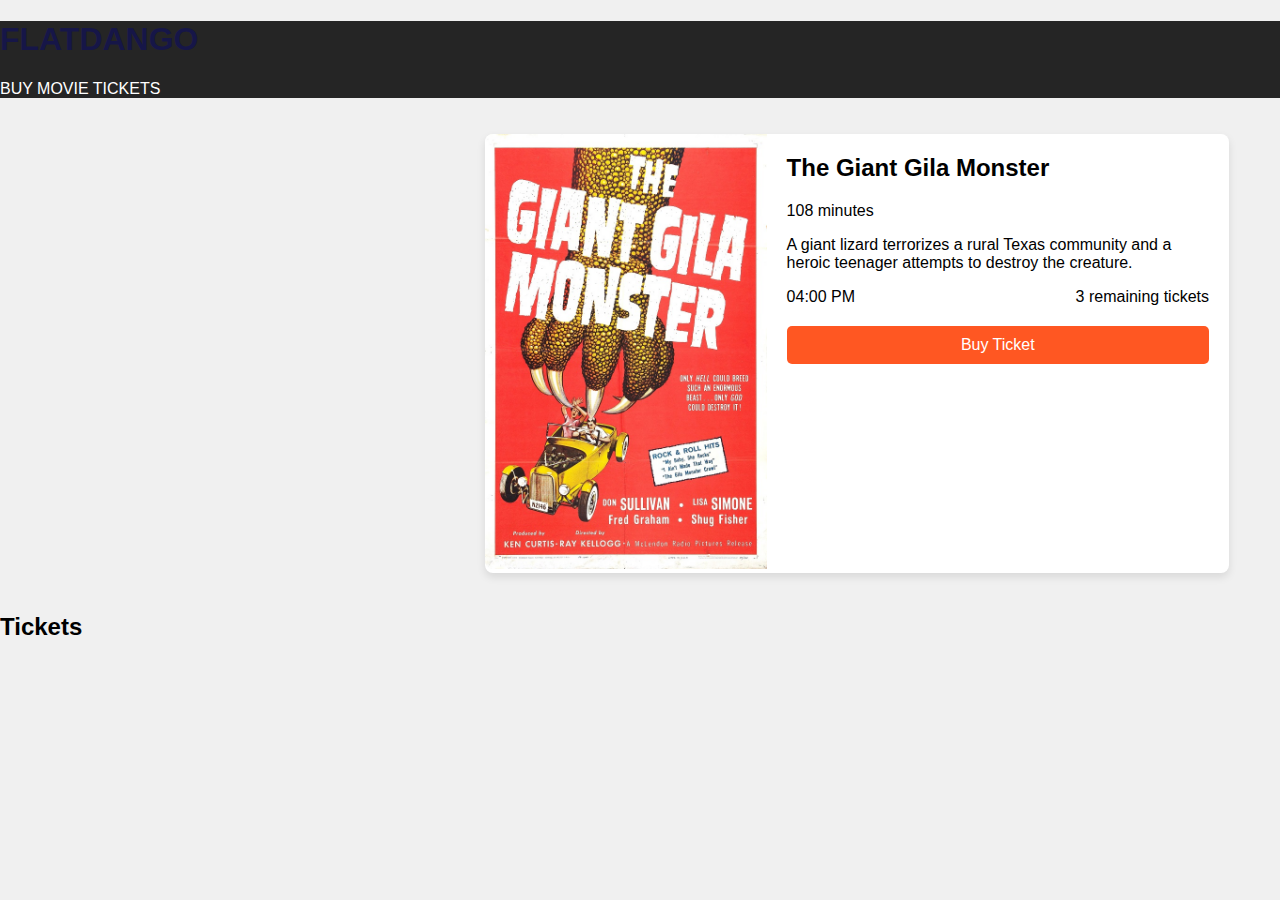
==== frontend/index.html @ 58f3a922 "correcting some errors on js" ====
<!DOCTYPE html>
<html>
<head>
    <title>Movie Tickets</title>
    <style>
      body {
      font-family: sans-serif;
      margin: 0;
      background-color: #f0f0f0;
    }
    nav{
        background-color: rgb(37, 37, 37);
        color:rgb(22, 22, 72);
    }
    nav p{
        color:white;
    }

    .container {
      display: flex;
      justify-content: space-around;
      padding: 20px;
    }

    .movie-list {
      width: 30%;
    }

    .movie-list ul {
      list-style: none;
      padding: 0;
    }

    .movie-list li {
      padding: 10px;
      border-bottom: 1px solid #ddd;
      cursor: pointer;
    }

    .movie-list li:hover {
      background-color: #e0e0e0;
    }

    .movie-details {
      width: 60%;
      display: flex;
      background-color: white;
      border-radius: 8px;
      box-shadow: 0 4px 8px rgba(0, 0, 0, 0.1);
    }

    .movie-image {
      width: 40%;
    }

    .movie-image img {
      width: 100%;
      height: auto;
      border-radius: 8px 0 0 8px;
    }

    .movie-info {
      width: 60%;
      padding: 20px;
    }

    .movie-info h2 {
      margin-top: 0;
    }

    .ticket-info {
      display: flex;
      justify-content: space-between;
      margin-bottom: 20px;
    }

    .buy-ticket {
      background-color: #ff5722;
      color: white;
      padding: 10px 15px;
      border: none;
      border-radius: 5px;
      font-size: 1em;
      cursor: pointer;
      width: 100%;
    }

    .buy-ticket:hover {
      background-color: #e64a19;
    }
    
    </style>
</head>
<body>
    <nav>
        <h1>FLATDANGO</h1>
        <p>BUY MOVIE TICKETS</p>
    </nav>
    <div class="container">
        <div class="movie-list">
            <ul></ul>
        </div>
        <div class="movie-details">
            <div class="movie-image">
                <img src="Giant_Gila_Monster_poster.jpg" alt="The Giant Gila Monster">
            </div>
            <div class="movie-info">
                <h2>The Giant Gila Monster</h2>
                <p>108 minutes</p>
                <p>A giant lizard terrorizes a rural Texas community and a heroic teenager attempts to destroy the creature.</p>
                <div class="ticket-info">
                    <span class="showtime">04:00 PM</span>
                    <span class="tickets-left">3 remaining tickets</span>
                </div>
                <button class="buy-ticket">Buy Ticket</button>
            </div>
        </div>
    </div>

    <div class="tickets-list">
        <h2>Tickets</h2>
        <ul></ul>
    </div>

    <script>
        document.addEventListener('DOMContentLoaded', () => {
            const filmsList = document.querySelector('.movie-list ul');
            const movieDetails = document.querySelector('.movie-details');

            function fetchMovies() {
                fetch('http://localhost:3000/films')
                    .then(response => response.json())
                    .then(movies => {
                        filmsList.innerHTML = '';
                        movies.films.forEach(movie => {
                            const listItem = document.createElement('li');
                            listItem.textContent = movie.title;
                            const deleteButton = document.createElement('button');
                            deleteButton.textContent = 'x';
                            deleteButton.addEventListener('click', (event) => {
                                event.stopPropagation();
                                deleteMovie(movie.id);
                            });
                            listItem.appendChild(deleteButton);
                            filmsList.appendChild(listItem);
                            listItem.addEventListener('click', () => fetchMovieDetails(movie.id, movies.films));
                        });
                    });
            }

            function deleteMovie(movieId) {
                fetch(`http://localhost:3000/films/${movieId}`, {
                    method: 'DELETE'
                })
                .then(response => {
                    if (response.ok) {
                        fetchMovies();
                        movieDetails.innerHTML = '';
                    } else {
                        console.error('Failed to delete movie.');
                    }
                });
            }

            function buyTicket(movieId, currentTicketsSold, capacity, films) {
                if (currentTicketsSold < capacity) {
                    fetch(`http://localhost:3000/films/${movieId}`)
                        .then(response => response.json())
                        .then(movie => {
                            const newTicket = {
                                id: Date.now(),
                                movie_id: movieId,
                                movie_title: movie.title,
                                showtime: movie.showtime,
                                price: 10
                            };

                            fetch('http://localhost:3000/tickets', {
                                method: 'POST',
                                headers: {
                                    'Content-Type': 'application/json'
                                },
                                body: JSON.stringify(newTicket)
                            })
                            .then(response => response.json())
                            .then(() => {
                                return fetch(`http://localhost:3000/films/${movieId}`, {
                                    method: 'PATCH',
                                    headers: {
                                        'Content-Type': 'application/json'
                                    },
                                    body: JSON.stringify({ tickets_sold: currentTicketsSold + 1 })
                                });
                            })
                            .then(response => response.json())
                            .then(() => {
                                fetchMovieDetails(movieId, films);
                                fetchMovies();
                                fetchTickets(); // Refresh tickets list
                            })
                            .catch(error => console.error('Error buying ticket:', error));
                        });
                }
            }

            function fetchMovieDetails(movieId, films) {
                const movie = films.find(film => film.id === movieId);
                if (movie) {
                    const availableTickets = movie.capacity - movie.tickets_sold;
                    movieDetails.innerHTML = `
                        <div class="movie-image">
                            <img src="${movie.poster}" alt="${movie.title}">
                        </div>
                        <div class="movie-info">
                            <h2>${movie.title}</h2>
                            <p>${movie.runtime} minutes</p>
                            <p>${movie.description}</p>
                            <div class="ticket-info">
                                <span class="showtime">${movie.showtime}</span>
                                <span class="tickets-left">${availableTickets} remaining tickets</span>
                            </div>
                            <button class="buy-ticket">${availableTickets > 0 ? 'Buy Ticket' : 'Sold Out'}</button>
                        </div>
                    `;
                    const buyButton = movieDetails.querySelector('.buy-ticket');
                    if (availableTickets > 0) {
                        buyButton.addEventListener('click', () => buyTicket(movie.id, movie.tickets_sold, movie.capacity, films));
                    } else {
                        buyButton.textContent = 'Sold Out';
                        buyButton.disabled = true;
                    }
                }
            }

            function fetchTickets() {
                fetch('http://localhost:3000/tickets')
                    .then(response => response.json())
                    .then(tickets => {
                        const ticketsList = document.querySelector('.tickets-list ul');
                        ticketsList.innerHTML = '';
                        tickets.forEach(ticket => {
                            const listItem = document.createElement('li');
                            listItem.textContent = `Movie: ${ticket.movie_title}, Showtime: ${ticket.showtime}, Price: $${ticket.price}`;
                            ticketsList.appendChild(listItem);
                        });
                    })
                    .catch(error => console.error('Error fetching tickets:', error));
            }

            fetchMovies();
            fetchMovieDetails("2", []);
            fetchTickets();
        });
    </script>
</body>
</html>
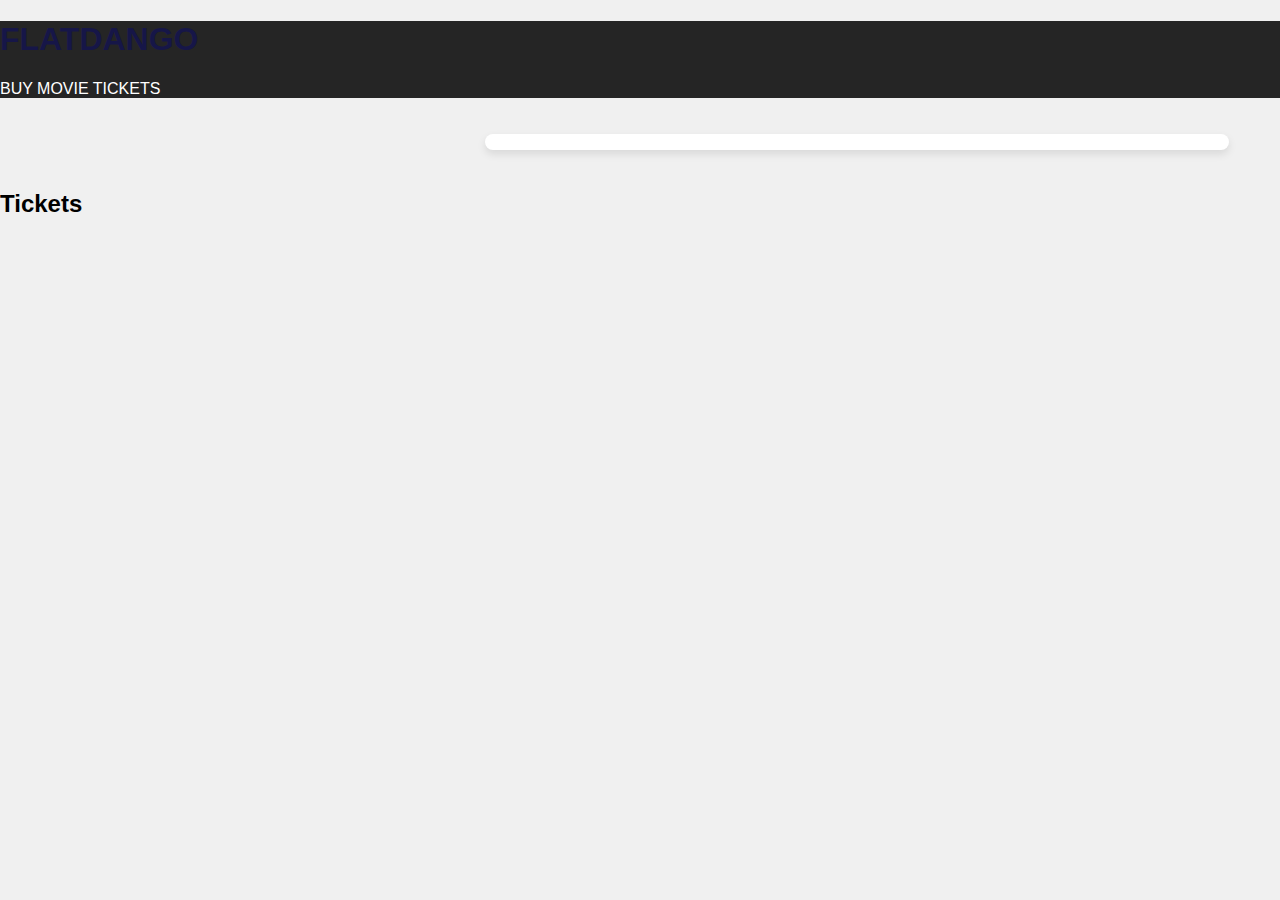
==== commit 6643aed2: "Debugging" ====
--- a/frontend/index.html
+++ b/frontend/index.html
@@ -3,92 +3,94 @@
 <head>
     <title>Movie Tickets</title>
     <style>
-      body {
-      font-family: sans-serif;
-      margin: 0;
-      background-color: #f0f0f0;
-    }
-    nav{
-        background-color: rgb(37, 37, 37);
-        color:rgb(22, 22, 72);
-    }
-    nav p{
-        color:white;
-    }
-
-    .container {
-      display: flex;
-      justify-content: space-around;
-      padding: 20px;
-    }
-
-    .movie-list {
-      width: 30%;
-    }
-
-    .movie-list ul {
-      list-style: none;
-      padding: 0;
-    }
-
-    .movie-list li {
-      padding: 10px;
-      border-bottom: 1px solid #ddd;
-      cursor: pointer;
-    }
-
-    .movie-list li:hover {
-      background-color: #e0e0e0;
-    }
-
-    .movie-details {
-      width: 60%;
-      display: flex;
-      background-color: white;
-      border-radius: 8px;
-      box-shadow: 0 4px 8px rgba(0, 0, 0, 0.1);
-    }
-
-    .movie-image {
-      width: 40%;
-    }
-
-    .movie-image img {
-      width: 100%;
-      height: auto;
-      border-radius: 8px 0 0 8px;
-    }
-
-    .movie-info {
-      width: 60%;
-      padding: 20px;
-    }
-
-    .movie-info h2 {
-      margin-top: 0;
-    }
-
-    .ticket-info {
-      display: flex;
-      justify-content: space-between;
-      margin-bottom: 20px;
-    }
-
-    .buy-ticket {
-      background-color: #ff5722;
-      color: white;
-      padding: 10px 15px;
-      border: none;
-      border-radius: 5px;
-      font-size: 1em;
-      cursor: pointer;
-      width: 100%;
-    }
-
-    .buy-ticket:hover {
-      background-color: #e64a19;
-    }
-    
+        body {
+            font-family: sans-serif;
+            margin: 0;
+            background-color: #f0f0f0;
+        }
+        nav{
+            background-color: rgb(37, 37, 37);
+            color:rgb(22, 22, 72);
+        }
+        nav p{
+            color:white;
+        }
+
+        .container {
+            display: flex;
+            justify-content: space-around;
+            padding: 20px;
+        }
+
+        .movie-list {
+            width: 30%;
+        }
+
+        .movie-list ul {
+            list-style: none;
+            padding: 0;
+        }
+
+        .movie-list li {
+            padding: 10px;
+            border-bottom: 1px solid #ddd;
+            cursor: pointer;
+        }
+
+        .movie-list li:hover {
+            background-color: #e0e0e0;
+        }
+
+        .movie-details {
+            width: 60%;
+            display: flex;
+            background-color: white;
+            border-radius: 8px;
+            box-shadow: 0 4px 8px rgba(0, 0, 0, 0.1);
+        }
+
+        .movie-image {
+            width: 40%;
+        }
+
+        .movie-image img {
+            width: 100%;
+            height: auto;
+            border-radius: 8px 0 0 8px;
+        }
+
+        .movie-info {
+            width: 60%;
+            padding: 20px;
+        }
+
+        .movie-info h2 {
+            margin-top: 0;
+        }
+
+        .ticket-info {
+            display: flex;
+            justify-content: space-between;
+            margin-bottom: 20px;
+        }
+
+        .buy-ticket {
+            background-color: #ff5722;
+            color: white;
+            padding: 10px 15px;
+            border: none;
+            border-radius: 5px;
+            font-size: 1em;
+            cursor: pointer;
+            width: 100%;
+        }
+
+        .buy-ticket:hover {
+            background-color: #e64a19;
+        }
+        .sold-out{
+            color:red;
+        }
     </style>
 </head>
 <body>
@@ -101,20 +103,7 @@
             <ul></ul>
         </div>
         <div class="movie-details">
-            <div class="movie-image">
-                <img src="Giant_Gila_Monster_poster.jpg" alt="The Giant Gila Monster">
             </div>
-            <div class="movie-info">
-                <h2>The Giant Gila Monster</h2>
-                <p>108 minutes</p>
-                <p>A giant lizard terrorizes a rural Texas community and a heroic teenager attempts to destroy the creature.</p>
-                <div class="ticket-info">
-                    <span class="showtime">04:00 PM</span>
-                    <span class="tickets-left">3 remaining tickets</span>
-                </div>
-                <button class="buy-ticket">Buy Ticket</button>
-            </div>
-        </div>
     </div>
 
     <div class="tickets-list">
@@ -128,13 +117,14 @@
             const movieDetails = document.querySelector('.movie-details');
 
             function fetchMovies() {
-                fetch('http://localhost:3000/films')
+                fetch('https://flatadango-lvd9.onrender.com/films')
                     .then(response => response.json())
                     .then(movies => {
                         filmsList.innerHTML = '';
-                        movies.films.forEach(movie => {
+                        movies.forEach(movie => {
                             const listItem = document.createElement('li');
                             listItem.textContent = movie.title;
+                            listItem.classList.add('film', 'item');
                             const deleteButton = document.createElement('button');
                             deleteButton.textContent = 'x';
                             deleteButton.addEventListener('click', (event) => {
@@ -143,13 +133,14 @@
                             });
                             listItem.appendChild(deleteButton);
                             filmsList.appendChild(listItem);
-                            listItem.addEventListener('click', () => fetchMovieDetails(movie.id, movies.films));
+                            listItem.addEventListener('click', () => fetchMovieDetails(movie.id, movies));
                         });
+                        fetchMovieDetails(movies[0].id, movies); // Load first movie details
                     });
             }
 
             function deleteMovie(movieId) {
-                fetch(`http://localhost:3000/films/${movieId}`, {
+                fetch(`https://flatadango-lvd9.onrender.com/films/${movieId}`, {
                     method: 'DELETE'
                 })
                 .then(response => {
@@ -164,7 +155,7 @@
 
             function buyTicket(movieId, currentTicketsSold, capacity, films) {
                 if (currentTicketsSold < capacity) {
-                    fetch(`http://localhost:3000/films/${movieId}`)
+                    fetch(`https://flatadango-lvd9.onrender.com/films/${movieId}`)
                         .then(response => response.json())
                         .then(movie => {
                             const newTicket = {
@@ -175,16 +166,15 @@
                                 price: 10
                             };
 
-                            fetch('http://localhost:3000/tickets', {
+                            fetch('https://flatadango-lvd9.onrender.com/tickets', {
                                 method: 'POST',
                                 headers: {
                                     'Content-Type': 'application/json'
                                 },
                                 body: JSON.stringify(newTicket)
                             })
-                            .then(response => response.json())
                             .then(() => {
-                                return fetch(`http://localhost:3000/films/${movieId}`, {
+                                return fetch(`https://flatadango-lvd9.onrender.com/films/${movieId}`, {
                                     method: 'PATCH',
                                     headers: {
                                         'Content-Type': 'application/json'
@@ -196,7 +186,7 @@
                             .then(() => {
                                 fetchMovieDetails(movieId, films);
                                 fetchMovies();
-                                fetchTickets(); // Refresh tickets list
+                                fetchTickets();
                             })
                             .catch(error => console.error('Error buying ticket:', error));
                         });
@@ -209,17 +199,17 @@
                     const availableTickets = movie.capacity - movie.tickets_sold;
                     movieDetails.innerHTML = `
                         <div class="movie-image">
-                            <img src="${movie.poster}" alt="${movie.title}">
+                            <img src="<span class="math-inline">\{movie\.poster\}" alt\="</span>{movie.title}">
                         </div>
                         <div class="movie-info">
-                            <h2>${movie.title}</h2>
-                            <p>${movie.runtime} minutes</p>
-                            <p>${movie.description}</p>
-                            <div class="ticket-info">
-                                <span class="showtime">${movie.showtime}</span>
-                                <span class="tickets-left">${availableTickets} remaining tickets</span>
-                            </div>
-                            <button class="buy-ticket">${availableTickets > 0 ? 'Buy Ticket' : 'Sold Out'}</button>
+                            <h2><span class="math-inline">\{movie\.title\}</h2\>
+<p\></span>{movie.runtime} minutes</p>
+                            <p><span class="math-inline">\{movie\.description\}</p\>
+<div class\="ticket\-info"\>
+<span class\="showtime"\></span>{movie.showtime}</span>
+                                <span class="tickets-left"><span class="math-inline">\{availableTickets\} remaining tickets</span\>
+</div\>
+<button class\="buy\-ticket"\></span>{availableTickets > 0 ? 'Buy Ticket' : 'Sold Out'}</button>
                         </div>
                     `;
                     const buyButton = movieDetails.querySelector('.buy-ticket');
@@ -233,7 +223,7 @@
             }
 
             function fetchTickets() {
-                fetch('http://localhost:3000/tickets')
+                fetch('https://flatadango-lvd9.onrender.com/tickets')
                     .then(response => response.json())
                     .then(tickets => {
                         const ticketsList = document.querySelector('.tickets-list ul');
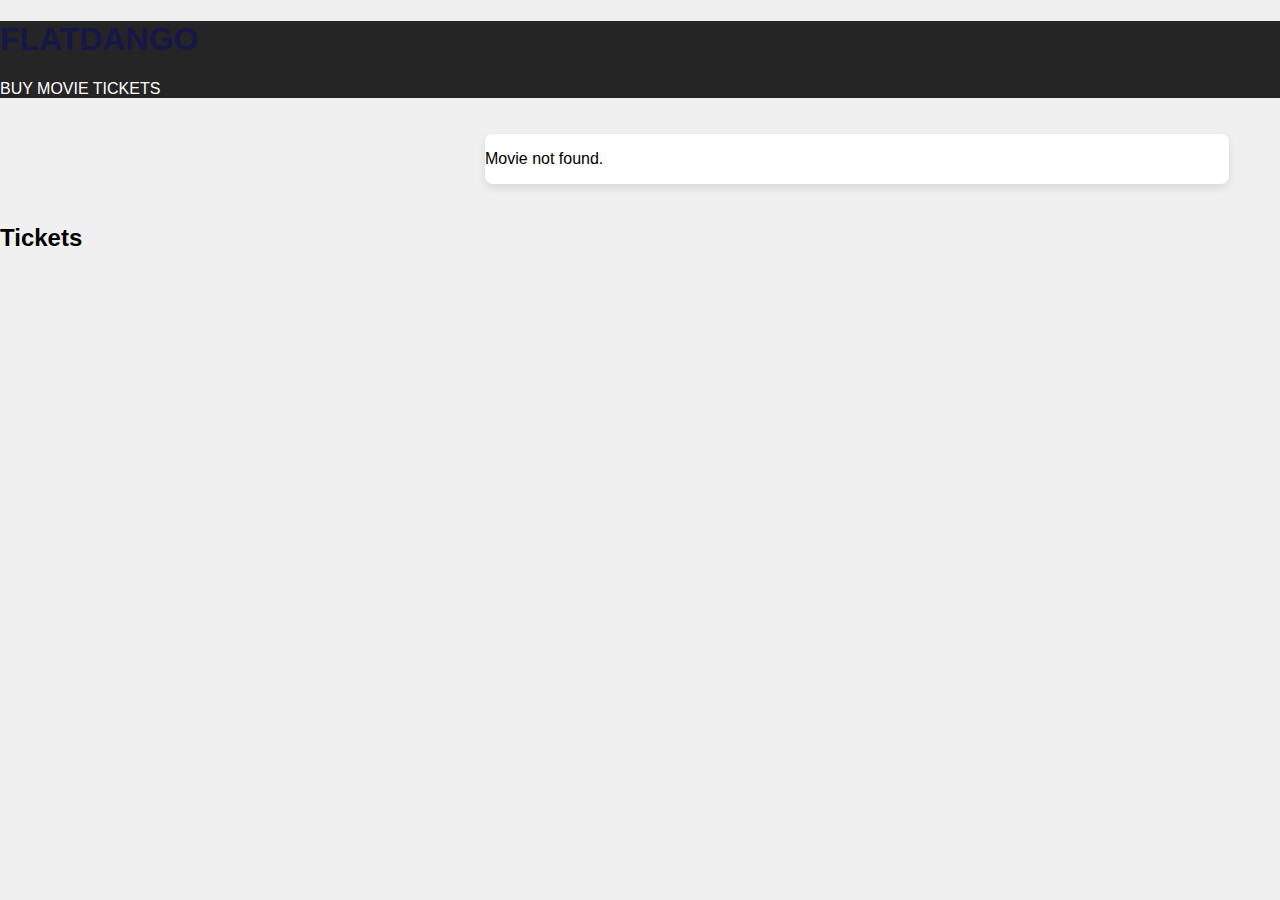
==== commit acd89c4c: "correcting fetchmovie problem" ====
--- a/frontend/index.html
+++ b/frontend/index.html
@@ -194,51 +194,37 @@
             }
 
             function fetchMovieDetails(movieId, films) {
-                const movie = films.find(film => film.id === movieId);
-                if (movie) {
-                    const availableTickets = movie.capacity - movie.tickets_sold;
-                    movieDetails.innerHTML = `
-                        <div class="movie-image">
-                            <img src="<span class="math-inline">\{movie\.poster\}" alt\="</span>{movie.title}">
-                        </div>
-                        <div class="movie-info">
-                            <h2><span class="math-inline">\{movie\.title\}</h2\>
-<p\></span>{movie.runtime} minutes</p>
-                            <p><span class="math-inline">\{movie\.description\}</p\>
-<div class\="ticket\-info"\>
-<span class\="showtime"\></span>{movie.showtime}</span>
-                                <span class="tickets-left"><span class="math-inline">\{availableTickets\} remaining tickets</span\>
-</div\>
-<button class\="buy\-ticket"\></span>{availableTickets > 0 ? 'Buy Ticket' : 'Sold Out'}</button>
-                        </div>
-                    `;
-                    const buyButton = movieDetails.querySelector('.buy-ticket');
-                    if (availableTickets > 0) {
-                        buyButton.addEventListener('click', () => buyTicket(movie.id, movie.tickets_sold, movie.capacity, films));
-                    } else {
-                        buyButton.textContent = 'Sold Out';
-                        buyButton.disabled = true;
-                    }
-                }
-            }
-
-            function fetchTickets() {
-                fetch('https://flatadango-lvd9.onrender.com/tickets')
-                    .then(response => response.json())
-                    .then(tickets => {
-                        const ticketsList = document.querySelector('.tickets-list ul');
-                        ticketsList.innerHTML = '';
-                        tickets.forEach(ticket => {
-                            const listItem = document.createElement('li');
-                            listItem.textContent = `Movie: ${ticket.movie_title}, Showtime: ${ticket.showtime}, Price: $${ticket.price}`;
-                            ticketsList.appendChild(listItem);
-                        });
-                    })
-                    .catch(error => console.error('Error fetching tickets:', error));
-            }
-
-            fetchMovies();
-            fetchMovieDetails("2", []);
+    const movie = films.find(film => film.id === movieId);
+    console.log(movie); // Check the movie object
+
+    if (movie) {
+        const availableTickets = movie.capacity - movie.tickets_sold;
+        movieDetails.innerHTML = `
+            <div class="movie-image">
+                <img src="${movie.poster}" alt="${movie.title}">
+            </div>
+            <div class="movie-info">
+                <h2>${movie.title}</h2>
+                <p>${movie.runtime} minutes</p>
+                <p>${movie.description}</p>
+                <div class="ticket-info">
+                    <span class="showtime">${movie.showtime}</span>
+                    <span class="tickets-left">${availableTickets} remaining tickets</span>
+                </div>
+                <button class="buy-ticket">${availableTickets > 0 ? 'Buy Ticket' : 'Sold Out'}</button>
+            </div>
+        `;
+        const buyButton = movieDetails.querySelector('.buy-ticket');
+        if (availableTickets > 0) {
+            buyButton.addEventListener('click', () => buyTicket(movie.id, movie.tickets_sold, movie.capacity, films));
+        } else {
+            buyButton.textContent = 'Sold Out';
+            buyButton.disabled = true;
+        }
+    } else {
+        movieDetails.innerHTML = '<p>Movie not found.</p>';
+    }
+}            fetchMovieDetails("2", []);
             fetchTickets();
         });
     </script>
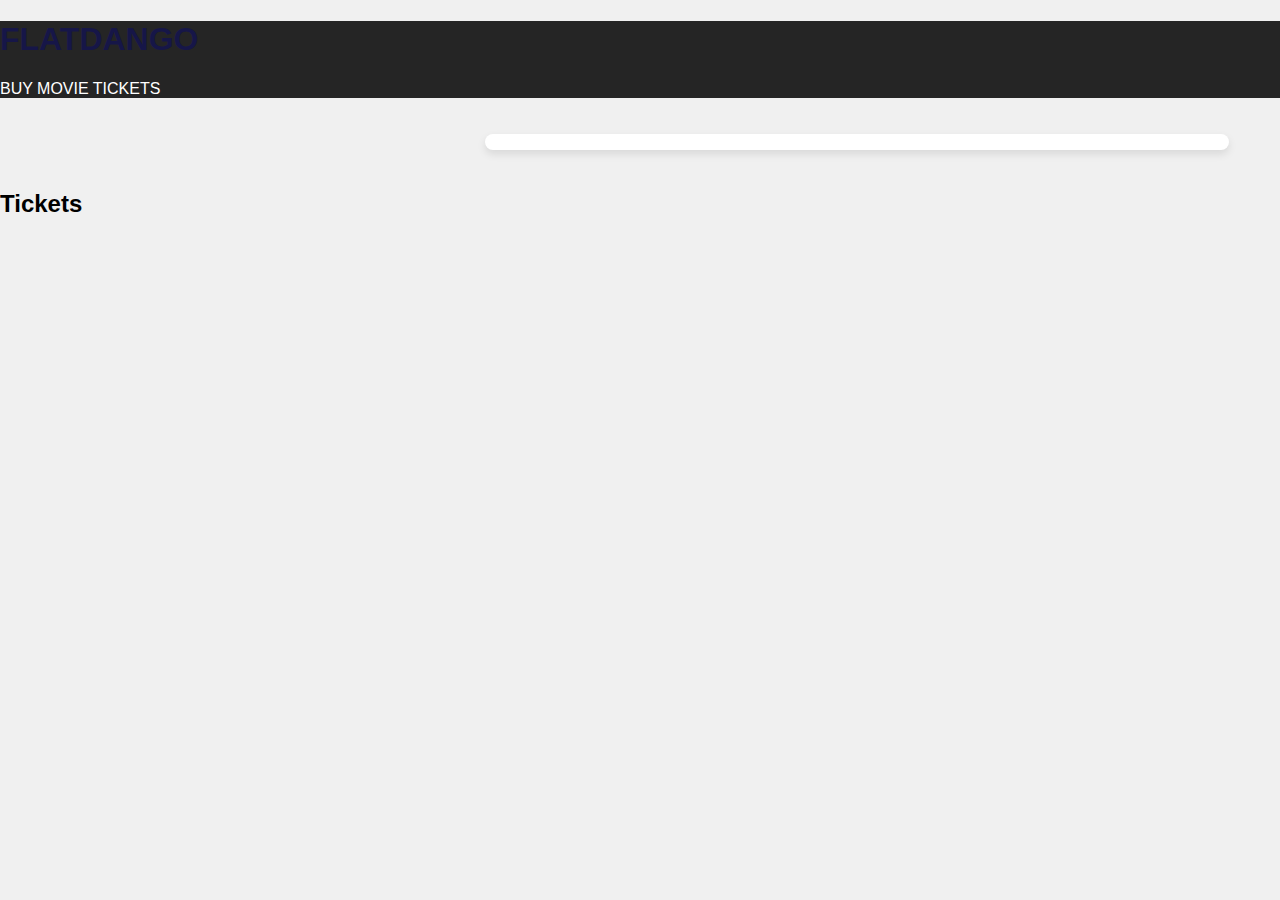
==== commit eb3c330b: "fetchmovie" ====
--- a/frontend/index.html
+++ b/frontend/index.html
@@ -224,8 +224,7 @@
     } else {
         movieDetails.innerHTML = '<p>Movie not found.</p>';
     }
-}            fetchMovieDetails("2", []);
-            fetchTickets();
+}
         });
     </script>
 </body>
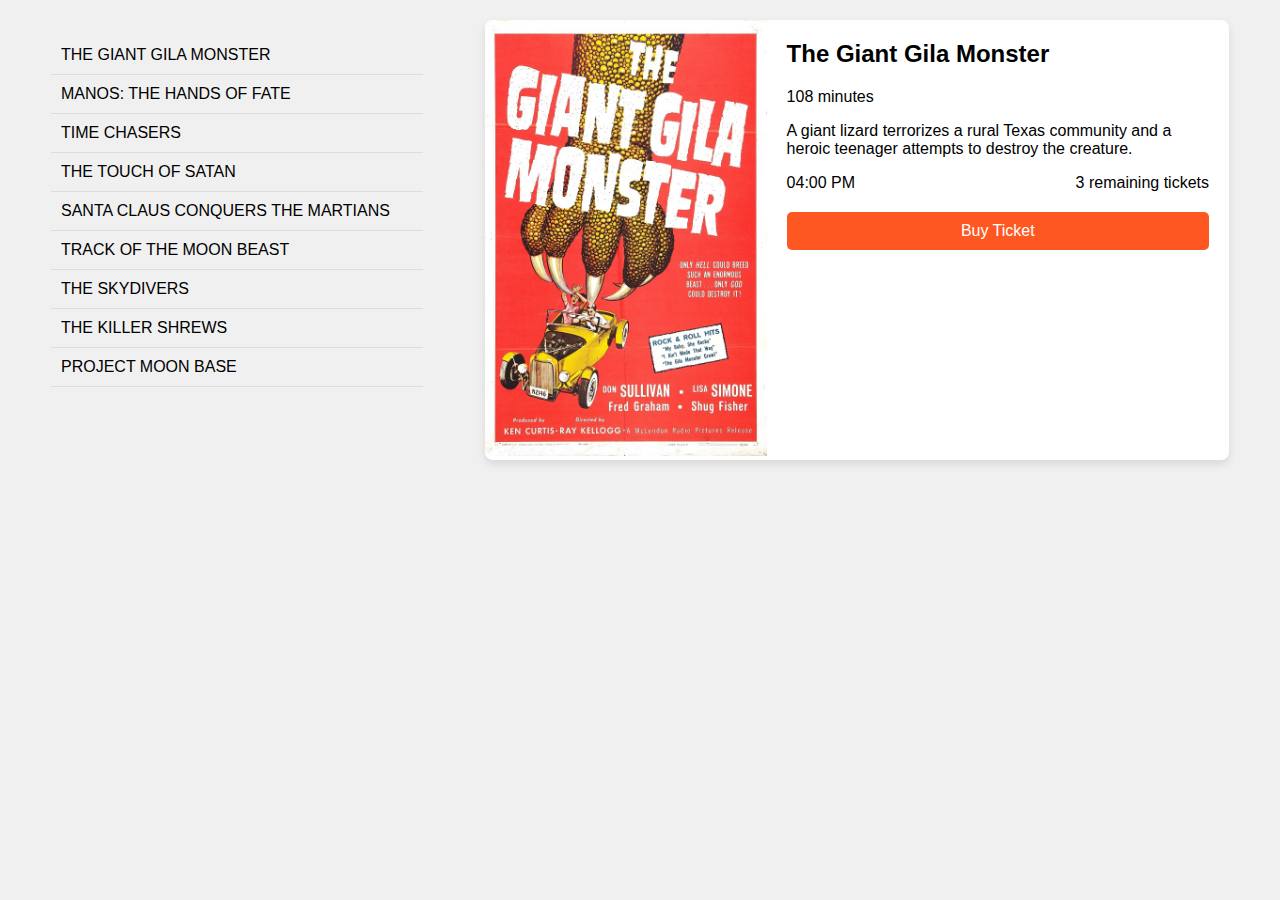
==== commit 19e48361: "fetch data" ====
--- a/frontend/index.html
+++ b/frontend/index.html
@@ -1,231 +1,223 @@
 <!DOCTYPE html>
 <html>
 <head>
-    <title>Movie Tickets</title>
-    <style>
-        body {
-            font-family: sans-serif;
-            margin: 0;
-            background-color: #f0f0f0;
-        }
-        nav{
-            background-color: rgb(37, 37, 37);
-            color:rgb(22, 22, 72);
-        }
-        nav p{
-            color:white;
-        }
-
-        .container {
-            display: flex;
-            justify-content: space-around;
-            padding: 20px;
-        }
-
-        .movie-list {
-            width: 30%;
-        }
-
-        .movie-list ul {
-            list-style: none;
-            padding: 0;
-        }
-
-        .movie-list li {
-            padding: 10px;
-            border-bottom: 1px solid #ddd;
-            cursor: pointer;
-        }
-
-        .movie-list li:hover {
-            background-color: #e0e0e0;
-        }
-
-        .movie-details {
-            width: 60%;
-            display: flex;
-            background-color: white;
-            border-radius: 8px;
-            box-shadow: 0 4px 8px rgba(0, 0, 0, 0.1);
-        }
-
-        .movie-image {
-            width: 40%;
-        }
-
-        .movie-image img {
-            width: 100%;
-            height: auto;
-            border-radius: 8px 0 0 8px;
-        }
-
-        .movie-info {
-            width: 60%;
-            padding: 20px;
-        }
-
-        .movie-info h2 {
-            margin-top: 0;
-        }
-
-        .ticket-info {
-            display: flex;
-            justify-content: space-between;
-            margin-bottom: 20px;
-        }
-
-        .buy-ticket {
-            background-color: #ff5722;
-            color: white;
-            padding: 10px 15px;
-            border: none;
-            border-radius: 5px;
-            font-size: 1em;
-            cursor: pointer;
-            width: 100%;
-        }
-
-        .buy-ticket:hover {
-            background-color: #e64a19;
-        }
-        .sold-out{
-            color:red;
-        }
-    </style>
+  <title>Movie Tickets</title>
+  <style>
+    body {
+      font-family: sans-serif;
+      margin: 0;
+      background-color: #f0f0f0;
+    }
+
+    .container {
+      display: flex;
+      justify-content: space-around;
+      padding: 20px;
+    }
+
+    .movie-list {
+      width: 30%;
+    }
+
+    .movie-list ul {
+      list-style: none;
+      padding: 0;
+    }
+
+    .movie-list li {
+      padding: 10px;
+      border-bottom: 1px solid #ddd;
+      cursor: pointer;
+    }
+
+    .movie-list li:hover {
+      background-color: #e0e0e0;
+    }
+
+    .movie-details {
+      width: 60%;
+      display: flex;
+      background-color: white;
+      border-radius: 8px;
+      box-shadow: 0 4px 8px rgba(0, 0, 0, 0.1);
+    }
+
+    .movie-image {
+      width: 40%;
+    }
+
+    .movie-image img {
+      width: 100%;
+      height: auto;
+      border-radius: 8px 0 0 8px;
+    }
+
+    .movie-info {
+      width: 60%;
+      padding: 20px;
+    }
+
+    .movie-info h2 {
+      margin-top: 0;
+    }
+
+    .ticket-info {
+      display: flex;
+      justify-content: space-between;
+      margin-bottom: 20px;
+    }
+
+    .buy-ticket {
+      background-color: #ff5722;
+      color: white;
+      padding: 10px 15px;
+      border: none;
+      border-radius: 5px;
+      font-size: 1em;
+      cursor: pointer;
+      width: 100%;
+    }
+
+    .buy-ticket:hover {
+      background-color: #e64a19;
+    }
+  </style>
 </head>
 <body>
-    <nav>
-        <h1>FLATDANGO</h1>
-        <p>BUY MOVIE TICKETS</p>
-    </nav>
-    <div class="container">
-        <div class="movie-list">
-            <ul></ul>
+
+  <div class="container">
+    <div class="movie-list">
+      <ul>
+        <li>THE GIANT GILA MONSTER</li>
+        <li>MANOS: THE HANDS OF FATE</li>
+        <li>TIME CHASERS</li>
+        <li>THE TOUCH OF SATAN</li>
+        <li>SANTA CLAUS CONQUERS THE MARTIANS</li>
+        <li>TRACK OF THE MOON BEAST</li>
+        <li>THE SKYDIVERS</li>
+        <li>THE KILLER SHREWS</li>
+        <li>PROJECT MOON BASE</li>
+      </ul>
+    </div>
+
+    <div class="movie-details">
+      <div class="movie-image">
+        <img src="./Giant_Gila_Monster_poster.jpg" alt="The Giant Gila Monster">
+      </div>
+      <div class="movie-info">
+        <h2>The Giant Gila Monster</h2>
+        <p>108 minutes</p>
+        <p>A giant lizard terrorizes a rural Texas community and a heroic teenager attempts to destroy the creature.</p>
+        <div class="ticket-info">
+          <span class="showtime">04:00 PM</span>
+          <span class="tickets-left">3 remaining tickets</span>
         </div>
-        <div class="movie-details">
-            </div>
+        <button class="buy-ticket">Buy Ticket</button>
+      </div>
     </div>
-
-    <div class="tickets-list">
-        <h2>Tickets</h2>
-        <ul></ul>
-    </div>
-
-    <script>
-        document.addEventListener('DOMContentLoaded', () => {
-            const filmsList = document.querySelector('.movie-list ul');
-            const movieDetails = document.querySelector('.movie-details');
-
-            function fetchMovies() {
-                fetch('https://flatadango-lvd9.onrender.com/films')
-                    .then(response => response.json())
-                    .then(movies => {
-                        filmsList.innerHTML = '';
-                        movies.forEach(movie => {
-                            const listItem = document.createElement('li');
-                            listItem.textContent = movie.title;
-                            listItem.classList.add('film', 'item');
-                            const deleteButton = document.createElement('button');
-                            deleteButton.textContent = 'x';
-                            deleteButton.addEventListener('click', (event) => {
-                                event.stopPropagation();
-                                deleteMovie(movie.id);
-                            });
-                            listItem.appendChild(deleteButton);
-                            filmsList.appendChild(listItem);
-                            listItem.addEventListener('click', () => fetchMovieDetails(movie.id, movies));
-                        });
-                        fetchMovieDetails(movies[0].id, movies); // Load first movie details
+  </div>
+  <script>document.addEventListener('DOMContentLoaded', () => {
+    const filmsList = document.querySelector('.movie-list ul');
+    const movieDetails = document.querySelector('.movie-details');
+
+    // Function to fetch and display movie list
+    function fetchMovies() {
+        fetch('https://flatadango-lvd9.onrender.com/films')
+            .then(response => response.json())
+            .then(movies => {
+                filmsList.innerHTML = ''; // Clear placeholder or existing list
+                movies.forEach(movie => {
+                    const listItem = document.createElement('li');
+                    listItem.textContent = movie.title;
+
+                    const deleteButton = document.createElement('button');
+                    deleteButton.textContent = 'x';
+                    deleteButton.addEventListener('click', (event) => {
+                        event.stopPropagation(); // Prevent movie details from showing when delete is clicked.
+                        deleteMovie(movie.id);
                     });
+
+                    listItem.appendChild(deleteButton);
+                    filmsList.appendChild(listItem);
+
+                    listItem.addEventListener('click', () => fetchMovieDetails(movie.id));
+                });
+            });
+    }
+
+    // Function to fetch and display details of a specific movie
+    function fetchMovieDetails(movieId) {
+        fetch(`https://flatadango-lvd9.onrender.com/films/${movieId}`)
+            .then(response => response.json())
+            .then(movie => {
+                const availableTickets = movie.capacity - movie.tickets_sold;
+                movieDetails.innerHTML = `
+                    <div class="movie-image">
+                        <img src="${movie.poster}" alt="${movie.title}">
+                    </div>
+                    <div class="movie-info">
+                        <h2>${movie.title}</h2>
+                        <p>${movie.runtime} minutes</p>
+                        <p>${movie.description}</p>
+                        <div class="ticket-info">
+                            <span class="showtime">${movie.showtime}</span>
+                            <span class="tickets-left">${availableTickets} remaining tickets</span>
+                        </div>
+                        <button class="buy-ticket">${availableTickets > 0 ? 'Buy Ticket' : 'Sold Out'}</button>
+                    </div>
+                `;
+
+                const buyButton = movieDetails.querySelector('.buy-ticket');
+                if (availableTickets > 0) {
+                    buyButton.addEventListener('click', () => buyTicket(movie.id, movie.tickets_sold, movie.capacity));
+                } else {
+                    buyButton.textContent = 'Sold Out';
+                    buyButton.disabled = true;
+                }
+            });
+    }
+
+    // Function to buy a ticket
+    function buyTicket(movieId, currentTicketsSold, capacity) {
+        const newTicketsSold = currentTicketsSold + 1;
+
+        if (newTicketsSold <= capacity) {
+            fetch(`https://flatadango-lvd9.onrender.com/films/${movieId}`, {
+                method: 'PATCH',
+                headers: { 'Content-Type': 'application/json' },
+                body: JSON.stringify({ tickets_sold: newTicketsSold })
+            })
+            .then(response => response.json())
+            .then(updatedMovie => {
+                fetchMovieDetails(movieId); // Refresh movie details
+                fetch(`https://flatadango-lvd9.onrender.com/tickets`, {
+                    method: 'POST',
+                    headers: { 'Content-Type': 'application/json' },
+                    body: JSON.stringify({ film_id: movieId, number_of_tickets: 1 })
+                });
+            });
+        }
+    }
+
+    // Function to delete a movie
+    function deleteMovie(movieId) {
+    fetch(`https://flatadango-lvd9.onrender.com/films/${movieId}`, { method: 'DELETE' })
+        .then(response => {
+            if (response.ok) {
+                fetchMovies(); // Refresh movie list
+                movieDetails.innerHTML = ''; // Clear movie details if deleted
+            } else {
+                console.error('Failed to delete movie:', response.status);
             }
-
-            function deleteMovie(movieId) {
-                fetch(`https://flatadango-lvd9.onrender.com/films/${movieId}`, {
-                    method: 'DELETE'
-                })
-                .then(response => {
-                    if (response.ok) {
-                        fetchMovies();
-                        movieDetails.innerHTML = '';
-                    } else {
-                        console.error('Failed to delete movie.');
-                    }
-                });
-            }
-
-            function buyTicket(movieId, currentTicketsSold, capacity, films) {
-                if (currentTicketsSold < capacity) {
-                    fetch(`https://flatadango-lvd9.onrender.com/films/${movieId}`)
-                        .then(response => response.json())
-                        .then(movie => {
-                            const newTicket = {
-                                id: Date.now(),
-                                movie_id: movieId,
-                                movie_title: movie.title,
-                                showtime: movie.showtime,
-                                price: 10
-                            };
-
-                            fetch('https://flatadango-lvd9.onrender.com/tickets', {
-                                method: 'POST',
-                                headers: {
-                                    'Content-Type': 'application/json'
-                                },
-                                body: JSON.stringify(newTicket)
-                            })
-                            .then(() => {
-                                return fetch(`https://flatadango-lvd9.onrender.com/films/${movieId}`, {
-                                    method: 'PATCH',
-                                    headers: {
-                                        'Content-Type': 'application/json'
-                                    },
-                                    body: JSON.stringify({ tickets_sold: currentTicketsSold + 1 })
-                                });
-                            })
-                            .then(response => response.json())
-                            .then(() => {
-                                fetchMovieDetails(movieId, films);
-                                fetchMovies();
-                                fetchTickets();
-                            })
-                            .catch(error => console.error('Error buying ticket:', error));
-                        });
-                }
-            }
-
-            function fetchMovieDetails(movieId, films) {
-    const movie = films.find(film => film.id === movieId);
-    console.log(movie); // Check the movie object
-
-    if (movie) {
-        const availableTickets = movie.capacity - movie.tickets_sold;
-        movieDetails.innerHTML = `
-            <div class="movie-image">
-                <img src="${movie.poster}" alt="${movie.title}">
-            </div>
-            <div class="movie-info">
-                <h2>${movie.title}</h2>
-                <p>${movie.runtime} minutes</p>
-                <p>${movie.description}</p>
-                <div class="ticket-info">
-                    <span class="showtime">${movie.showtime}</span>
-                    <span class="tickets-left">${availableTickets} remaining tickets</span>
-                </div>
-                <button class="buy-ticket">${availableTickets > 0 ? 'Buy Ticket' : 'Sold Out'}</button>
-            </div>
-        `;
-        const buyButton = movieDetails.querySelector('.buy-ticket');
-        if (availableTickets > 0) {
-            buyButton.addEventListener('click', () => buyTicket(movie.id, movie.tickets_sold, movie.capacity, films));
-        } else {
-            buyButton.textContent = 'Sold Out';
-            buyButton.disabled = true;
-        }
-    } else {
-        movieDetails.innerHTML = '<p>Movie not found.</p>';
-    }
-}
+        })
+        .catch(error => {
+            console.error('Error deleting movie:', error);
         });
-    </script>
+}          });
+    
+
+    fetchMovies();
+    fetchMovieDetails(1); // Load details of the first movie on page load</script>
+
 </body>
 </html>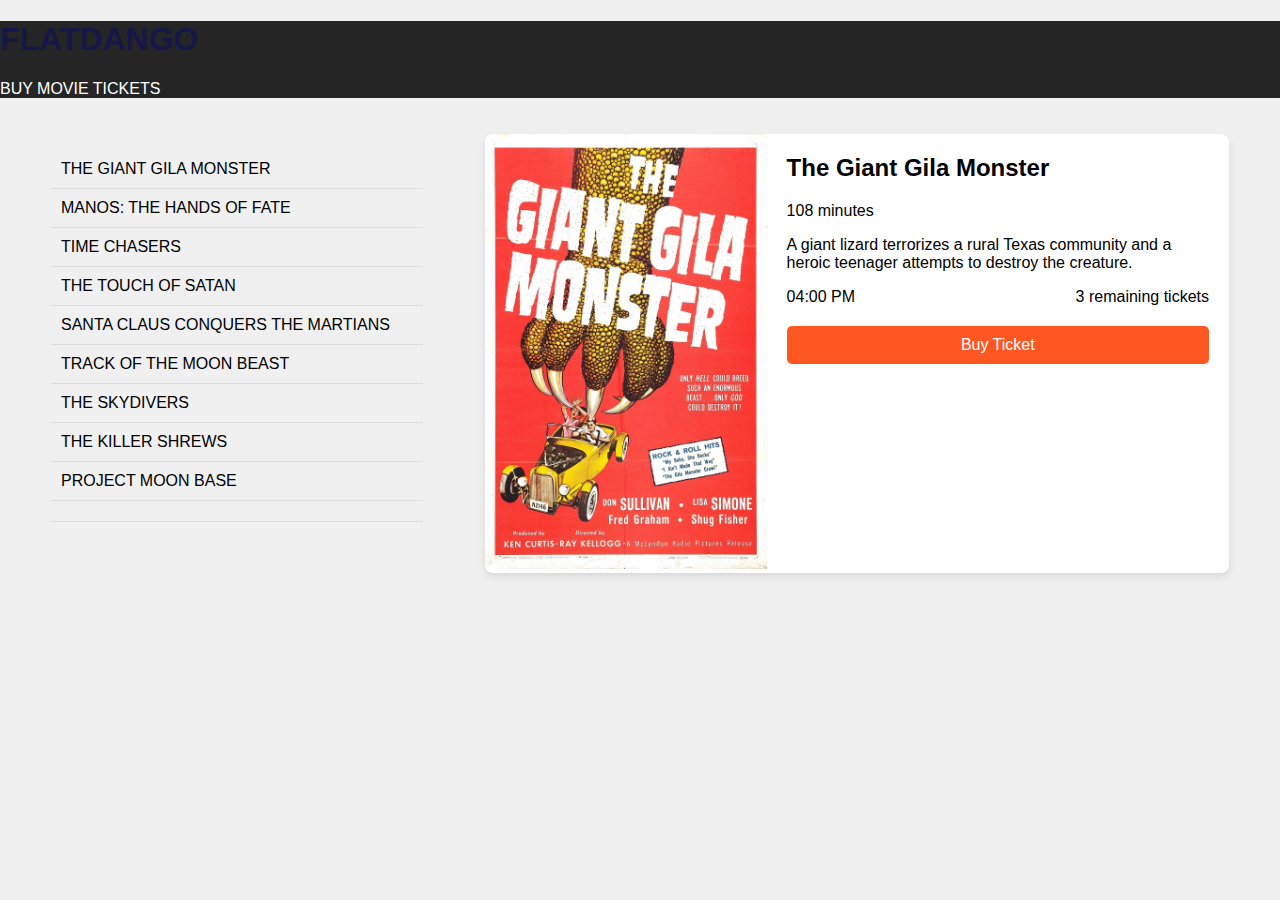
==== commit 602f018c: "javascript corrections" ====
--- a/frontend/index.html
+++ b/frontend/index.html
@@ -8,6 +8,13 @@
       margin: 0;
       background-color: #f0f0f0;
     }
+    nav{
+        background-color: rgb(37, 37, 37);
+        color:rgb(22, 22, 72);
+    }
+    nav p{
+        color:white;
+    }
 
     .container {
       display: flex;
@@ -84,6 +91,10 @@
   </style>
 </head>
 <body>
+    <nav> 
+        <h1>FLATDANGO</h1>
+        <p>BUY MOVIE TICKETS</p>
+    </nav>
 
   <div class="container">
     <div class="movie-list">
@@ -97,12 +108,13 @@
         <li>THE SKYDIVERS</li>
         <li>THE KILLER SHREWS</li>
         <li>PROJECT MOON BASE</li>
+        <li></li>
       </ul>
     </div>
 
     <div class="movie-details">
       <div class="movie-image">
-        <img src="./Giant_Gila_Monster_poster.jpg" alt="The Giant Gila Monster">
+        <img src="Giant_Gila_Monster_poster.jpg" alt="The Giant Gila Monster">
       </div>
       <div class="movie-info">
         <h2>The Giant Gila Monster</h2>
@@ -116,11 +128,12 @@
       </div>
     </div>
   </div>
-  <script>document.addEventListener('DOMContentLoaded', () => {
+  <script >
+        document.addEventListener('DOMContentLoaded', () => {
     const filmsList = document.querySelector('.movie-list ul');
     const movieDetails = document.querySelector('.movie-details');
 
-    // Function to fetch and display movie list
+    // Function to fetch 
     function fetchMovies() {
         fetch('https://flatadango-lvd9.onrender.com/films')
             .then(response => response.json())
@@ -129,14 +142,12 @@
                 movies.forEach(movie => {
                     const listItem = document.createElement('li');
                     listItem.textContent = movie.title;
-
                     const deleteButton = document.createElement('button');
                     deleteButton.textContent = 'x';
                     deleteButton.addEventListener('click', (event) => {
-                        event.stopPropagation(); // Prevent movie details from showing when delete is clicked.
+                        event.stopPropagation();// Prevent movie details from showing when delete is clicked.
                         deleteMovie(movie.id);
-                    });
-
+                   });
                     listItem.appendChild(deleteButton);
                     filmsList.appendChild(listItem);
 
@@ -144,6 +155,21 @@
                 });
             });
     }
+    function deleteMovie(movieId) {
+    fetch(`https://flatadango-lvd9.onrender.com/films/${movieId}`, { method: 'DELETE' })
+        .then(response => {
+            if (response.ok) {
+                console.log('Movie deleted successfully');
+                fetchMovies(); // Refresh movie list
+                movieDetails.innerHTML = ''; // Clear movie details if deleted
+            } else {
+                console.error('Failed to delete movie:', response.status, response.statusText);
+            }
+        })
+        .catch(error => {
+            console.error('Error deleting movie:', error);
+        });
+}
 
     // Function to fetch and display details of a specific movie
     function fetchMovieDetails(movieId) {
@@ -199,25 +225,9 @@
         }
     }
 
-    // Function to delete a movie
-    function deleteMovie(movieId) {
-    fetch(`https://flatadango-lvd9.onrender.com/films/${movieId}`, { method: 'DELETE' })
-        .then(response => {
-            if (response.ok) {
-                fetchMovies(); // Refresh movie list
-                movieDetails.innerHTML = ''; // Clear movie details if deleted
-            } else {
-                console.error('Failed to delete movie:', response.status);
-            }
-        })
-        .catch(error => {
-            console.error('Error deleting movie:', error);
-        });
-}          });
-    
-
     fetchMovies();
-    fetchMovieDetails(1); // Load details of the first movie on page load</script>
-
+    fetchMovieDetails(1); // Load details of the first movie on page load
+});
+  </script>
 </body>
 </html>